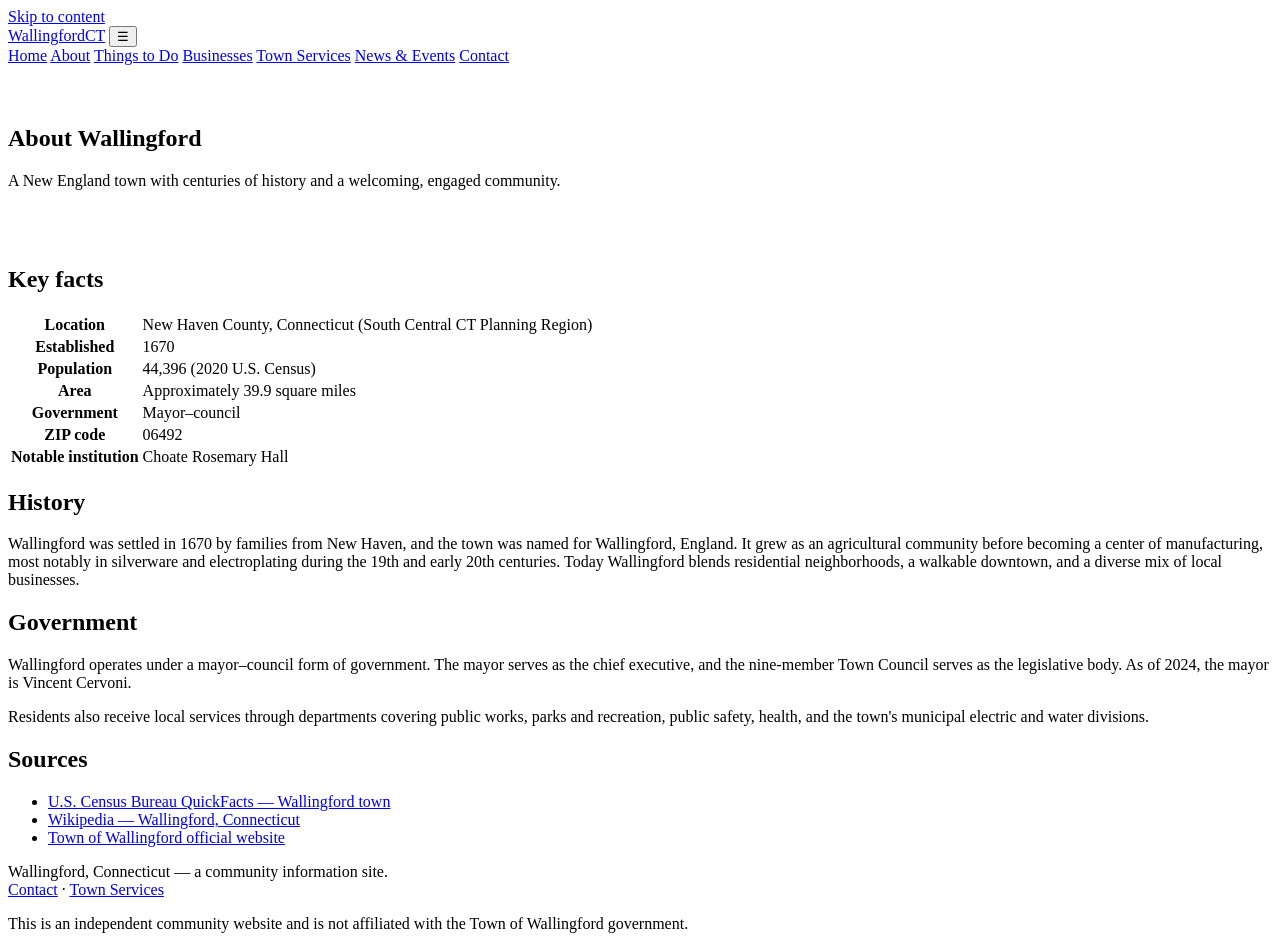
==== about.html @ decc1670 "Build Wallingford community site" ====
<!DOCTYPE html>
<html lang="en">
<head>
  <meta charset="UTF-8">
  <meta name="viewport" content="width=device-width, initial-scale=1.0">
  <title>About Wallingford, Connecticut</title>
  <meta name="description" content="The history, key facts, population, and government of Wallingford, Connecticut.">
  <link rel="stylesheet" href="styles.css">
</head>
<body>
  <a class="skip-link" href="#main">Skip to content</a>
  <header class="site-header">
    <div class="container header-inner">
      <a class="brand" href="index.html">Wallingford<span>CT</span></a>
      <button class="nav-toggle" aria-label="Open menu" aria-expanded="false">&#9776;</button>
      <nav class="site-nav" id="site-nav" aria-label="Primary">
        <a href="index.html">Home</a>
        <a href="about.html" aria-current="page">About</a>
        <a href="things-to-do.html">Things to Do</a>
        <a href="businesses.html">Businesses</a>
        <a href="services.html">Town Services</a>
        <a href="news-events.html">News &amp; Events</a>
        <a href="contact.html">Contact</a>
      </nav>
    </div>
  </header>

  <main id="main">
    <section class="hero" style="padding:40px 0">
      <div class="container">
        <h1>About Wallingford</h1>
        <p>A New England town with centuries of history and a welcoming, engaged community.</p>
      </div>
    </section>

    <section>
      <div class="container">
        <h2>Key facts</h2>
        <table class="facts">
          <tbody>
            <tr><th scope="row">Location</th><td>New Haven County, Connecticut (South Central CT Planning Region)</td></tr>
            <tr><th scope="row">Established</th><td>1670</td></tr>
            <tr><th scope="row">Population</th><td>44,396 (2020 U.S. Census)</td></tr>
            <tr><th scope="row">Area</th><td>Approximately 39.9 square miles</td></tr>
            <tr><th scope="row">Government</th><td>Mayor&ndash;council</td></tr>
            <tr><th scope="row">ZIP code</th><td>06492</td></tr>
            <tr><th scope="row">Notable institution</th><td>Choate Rosemary Hall</td></tr>
          </tbody>
        </table>
      </div>
    </section>

    <section class="bg-alt">
      <div class="container">
        <h2>History</h2>
        <p>Wallingford was settled in 1670 by families from New Haven, and the town was named for Wallingford, England. It grew as an agricultural community before becoming a center of manufacturing, most notably in silverware and electroplating during the 19th and early 20th centuries. Today Wallingford blends residential neighborhoods, a walkable downtown, and a diverse mix of local businesses.</p>
      </div>
    </section>

    <section>
      <div class="container">
        <h2>Government</h2>
        <p>Wallingford operates under a mayor&ndash;council form of government. The mayor serves as the chief executive, and the nine-member Town Council serves as the legislative body. As of 2024, the mayor is Vincent Cervoni.</p>
        <p>Residents also receive local services through departments covering public works, parks and recreation, public safety, health, and the town's municipal electric and water divisions.</p>
      </div>
    </section>

    <section class="bg-alt">
      <div class="container">
        <h2>Sources</h2>
        <div class="sources" style="border:none;margin-top:0;padding-top:0">
          <ul class="list">
            <li><a href="https://www.census.gov/quickfacts/wallingfordtownnewhavencountyconnecticut">U.S. Census Bureau QuickFacts &mdash; Wallingford town</a></li>
            <li><a href="https://en.wikipedia.org/wiki/Wallingford,_Connecticut">Wikipedia &mdash; Wallingford, Connecticut</a></li>
            <li><a href="https://www.wallingford.ct.us/">Town of Wallingford official website</a></li>
          </ul>
        </div>
      </div>
    </section>
  </main>

  <footer class="site-footer">
    <div class="container">
      <div class="footer-inner">
        <div>Wallingford, Connecticut &mdash; a community information site.</div>
        <div><a href="contact.html">Contact</a> &middot; <a href="services.html">Town Services</a></div>
      </div>
      <p class="muted-note">This is an independent community website and is not affiliated with the Town of Wallingford government.</p>
    </div>
  </footer>
  <script src="script.js"></script>
</body>
</html>
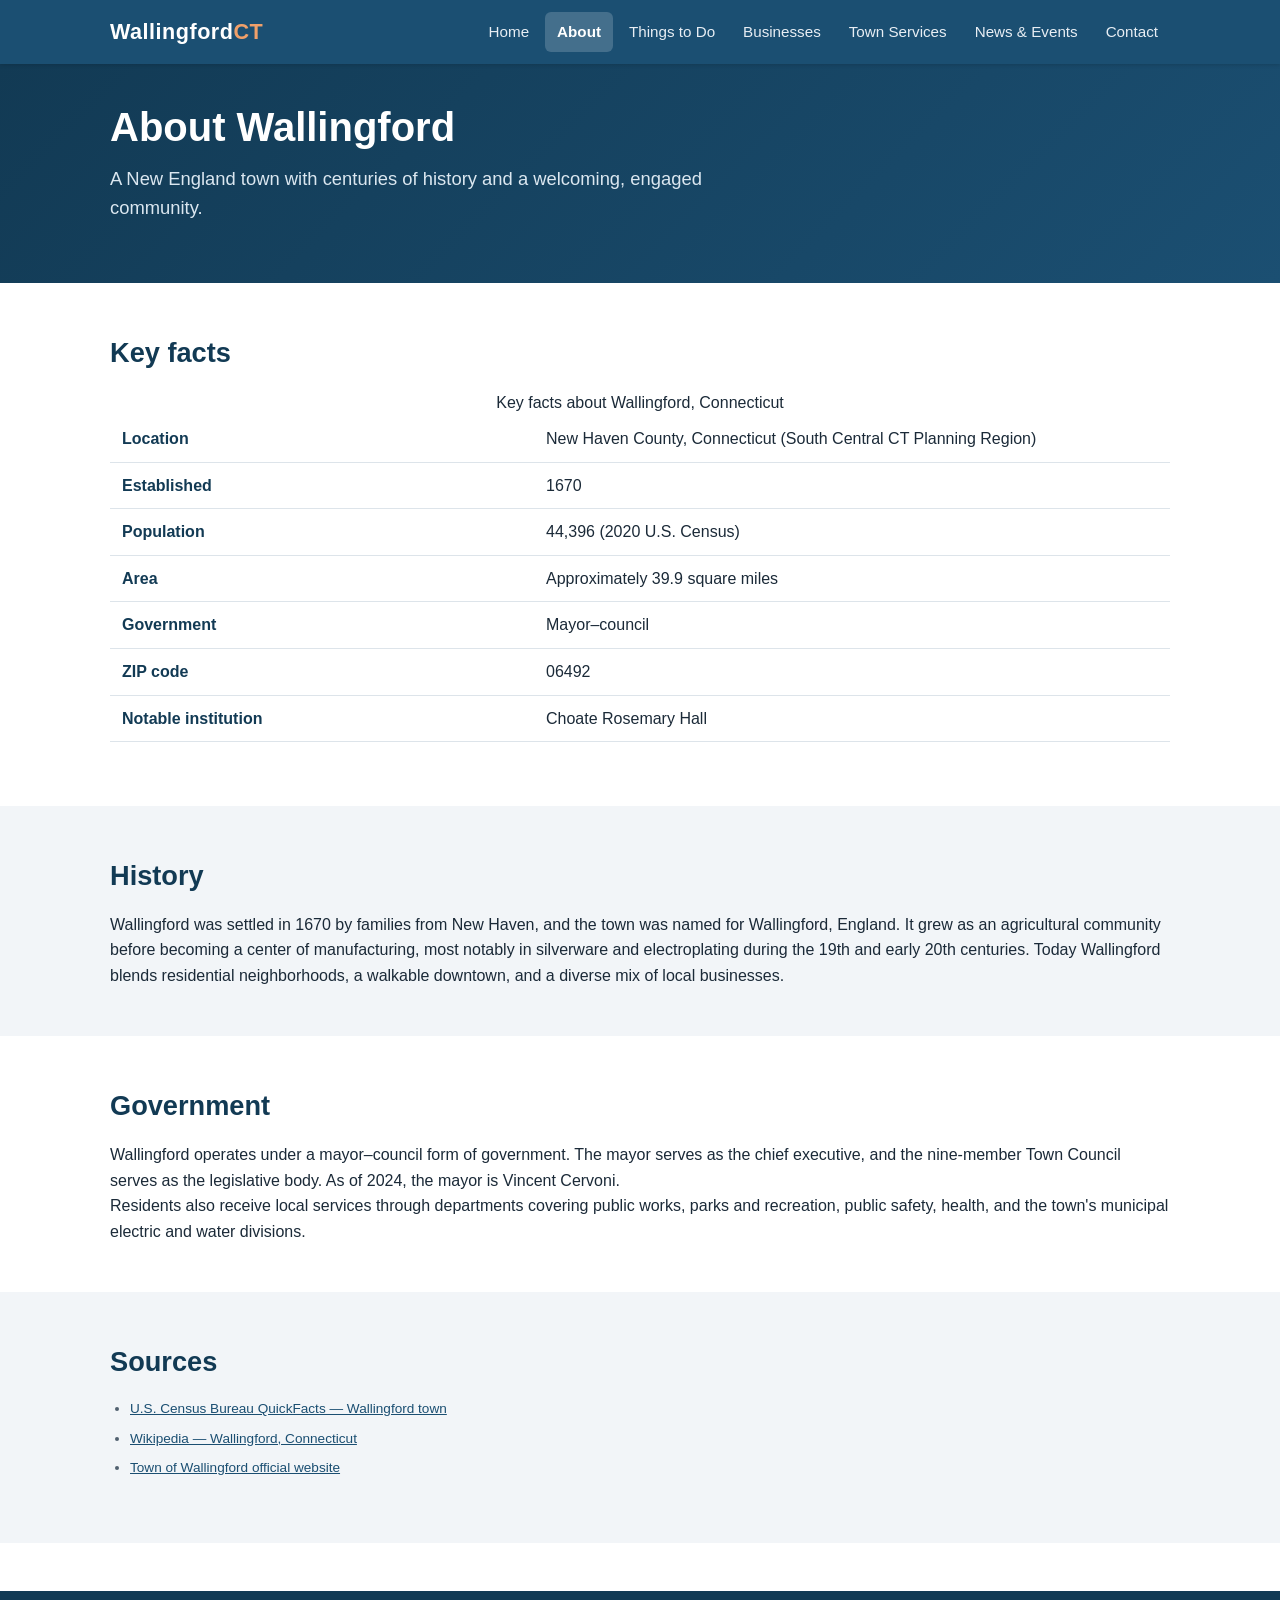
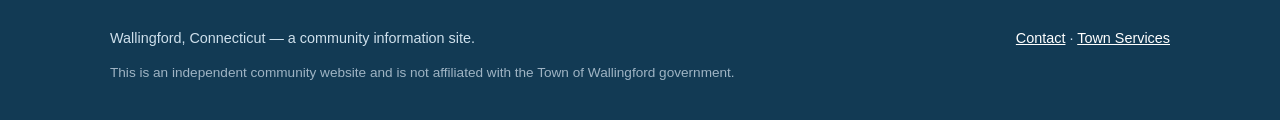
==== commit 107e4f65: "Fix town/library/business links, add OG tags + favicon" ====
--- a/about.html
+++ b/about.html
@@ -5,6 +5,13 @@
   <meta name="viewport" content="width=device-width, initial-scale=1.0">
   <title>About Wallingford, Connecticut</title>
   <meta name="description" content="The history, key facts, population, and government of Wallingford, Connecticut.">
+  <link rel="canonical" href="https://springteasers.github.io/wallingford-community/about.html">
+  <meta property="og:title" content="About Wallingford, Connecticut">
+  <meta property="og:description" content="The history, key facts, population, and government of Wallingford, Connecticut.">
+  <meta property="og:type" content="website">
+  <meta property="og:url" content="https://springteasers.github.io/wallingford-community/about.html">
+  <meta name="twitter:card" content="summary">
+  <link rel="icon" href="favicon.svg" type="image/svg+xml">
   <link rel="stylesheet" href="styles.css">
 </head>
 <body>
@@ -37,6 +44,7 @@
       <div class="container">
         <h2>Key facts</h2>
         <table class="facts">
+          <caption class="sr-only">Key facts about Wallingford, Connecticut</caption>
           <tbody>
             <tr><th scope="row">Location</th><td>New Haven County, Connecticut (South Central CT Planning Region)</td></tr>
             <tr><th scope="row">Established</th><td>1670</td></tr>
@@ -72,7 +80,7 @@
           <ul class="list">
             <li><a href="https://www.census.gov/quickfacts/wallingfordtownnewhavencountyconnecticut">U.S. Census Bureau QuickFacts &mdash; Wallingford town</a></li>
             <li><a href="https://en.wikipedia.org/wiki/Wallingford,_Connecticut">Wikipedia &mdash; Wallingford, Connecticut</a></li>
-            <li><a href="https://www.wallingford.ct.us/">Town of Wallingford official website</a></li>
+            <li><a href="https://www.wallingfordct.gov/">Town of Wallingford official website</a></li>
           </ul>
         </div>
       </div>
--- a/styles.css
+++ b/styles.css
@@ -0,0 +1,82 @@
+:root{
+  --primary:#1B4F72;
+  --primary-dark:#123a54;
+  --accent:#B4552D;
+  --bg:#ffffff;
+  --bg-alt:#f2f5f8;
+  --text:#1b2a38;
+  --muted:#51606f;
+  --border:#dde4ea;
+}
+*{box-sizing:border-box;margin:0;padding:0}
+html{scroll-behavior:smooth}
+body{font-family:-apple-system,BlinkMacSystemFont,"Segoe UI",Roboto,Helvetica,Arial,sans-serif;color:var(--text);line-height:1.6;background:var(--bg)}
+a{color:var(--primary)}
+a:focus-visible{outline:3px solid var(--accent);outline-offset:2px}
+.container{max-width:1100px;margin:0 auto;padding:0 20px}
+.skip-link{position:absolute;left:-9999px;top:0;background:var(--primary);color:#fff;padding:8px 14px;z-index:100}
+.skip-link:focus{left:0}
+
+/* Header */
+.site-header{background:var(--primary);color:#fff;position:sticky;top:0;z-index:50;box-shadow:0 1px 4px rgba(0,0,0,.15)}
+.header-inner{display:flex;align-items:center;justify-content:space-between;min-height:64px;gap:12px}
+.brand{font-size:1.35rem;font-weight:700;color:#fff;text-decoration:none;letter-spacing:.5px;white-space:nowrap}
+.brand span{color:#f0a06a}
+.site-nav{display:flex;gap:4px;flex-wrap:wrap}
+.site-nav a{color:#e8eef4;text-decoration:none;padding:8px 12px;border-radius:6px;font-size:.95rem}
+.site-nav a:hover{background:rgba(255,255,255,.12);color:#fff}
+.site-nav a[aria-current="page"]{background:rgba(255,255,255,.18);color:#fff;font-weight:600}
+.nav-toggle{display:none;background:none;border:none;color:#fff;font-size:1.7rem;cursor:pointer;line-height:1;padding:4px 8px}
+
+/* Hero */
+.hero{background:linear-gradient(135deg,var(--primary-dark),var(--primary));color:#fff;padding:72px 0}
+.hero h1{font-size:2.5rem;line-height:1.15;margin-bottom:14px}
+.hero p{font-size:1.15rem;color:#dbe7f0;max-width:660px;margin-bottom:20px}
+
+/* Sections */
+section{padding:48px 0}
+section.bg-alt{background:var(--bg-alt)}
+h2{font-size:1.7rem;color:var(--primary-dark);margin-bottom:14px}
+h3{font-size:1.15rem;margin-bottom:8px}
+.lead{color:var(--muted);font-size:1.05rem;margin-bottom:20px}
+.grid{display:grid;gap:20px}
+.grid-2{grid-template-columns:1fr 1fr}
+.grid-3{grid-template-columns:repeat(3,1fr)}
+.grid-4{grid-template-columns:repeat(4,1fr)}
+.card{background:var(--bg);border:1px solid var(--border);border-radius:10px;padding:22px;box-shadow:0 1px 3px rgba(0,0,0,.05)}
+.card h3{color:var(--primary-dark)}
+.card .cat{font-size:.8rem;text-transform:uppercase;letter-spacing:.5px;color:var(--accent);font-weight:700;margin-bottom:6px}
+.btn{display:inline-block;background:var(--accent);color:#fff;padding:11px 20px;border-radius:8px;text-decoration:none;font-weight:600}
+.btn:hover{background:#9a4725}
+.btn.ghost{background:transparent;border:2px solid #fff;color:#fff}
+.btn.ghost:hover{background:rgba(255,255,255,.12)}
+
+/* Lists */
+ul.list,ol.list{padding-left:20px;margin:8px 0 16px}
+ul.list li,ol.list li{margin-bottom:8px}
+.tag{display:inline-block;background:var(--bg-alt);border:1px solid var(--border);color:var(--muted);font-size:.8rem;padding:2px 9px;border-radius:20px;margin:0 6px 6px 0}
+
+/* Fact table */
+table.facts{width:100%;border-collapse:collapse;margin:16px 0}
+table.facts th,table.facts td{text-align:left;padding:10px 12px;border-bottom:1px solid var(--border)}
+table.facts th{color:var(--primary-dark);width:40%}
+
+/* Sources */
+.sources{font-size:.85rem;color:var(--muted);border-top:1px solid var(--border);margin-top:32px;padding-top:16px}
+.sources a{color:var(--primary)}
+
+/* Footer */
+.site-footer{background:var(--primary-dark);color:#cfe0ec;padding:36px 0;margin-top:48px}
+.site-footer a{color:#fff}
+.footer-inner{display:flex;justify-content:space-between;gap:20px;flex-wrap:wrap;font-size:.9rem}
+.muted-note{font-size:.85rem;color:#9fb4c4;margin-top:12px}
+
+@media(max-width:820px){
+  .nav-toggle{display:block}
+  .site-nav{display:none;flex-direction:column;width:100%;padding-bottom:12px}
+  .site-nav.open{display:flex}
+  .header-inner{flex-wrap:wrap}
+  .grid-2,.grid-3,.grid-4{grid-template-columns:1fr}
+  .hero h1{font-size:1.9rem}
+  .hero{padding:48px 0}
+}
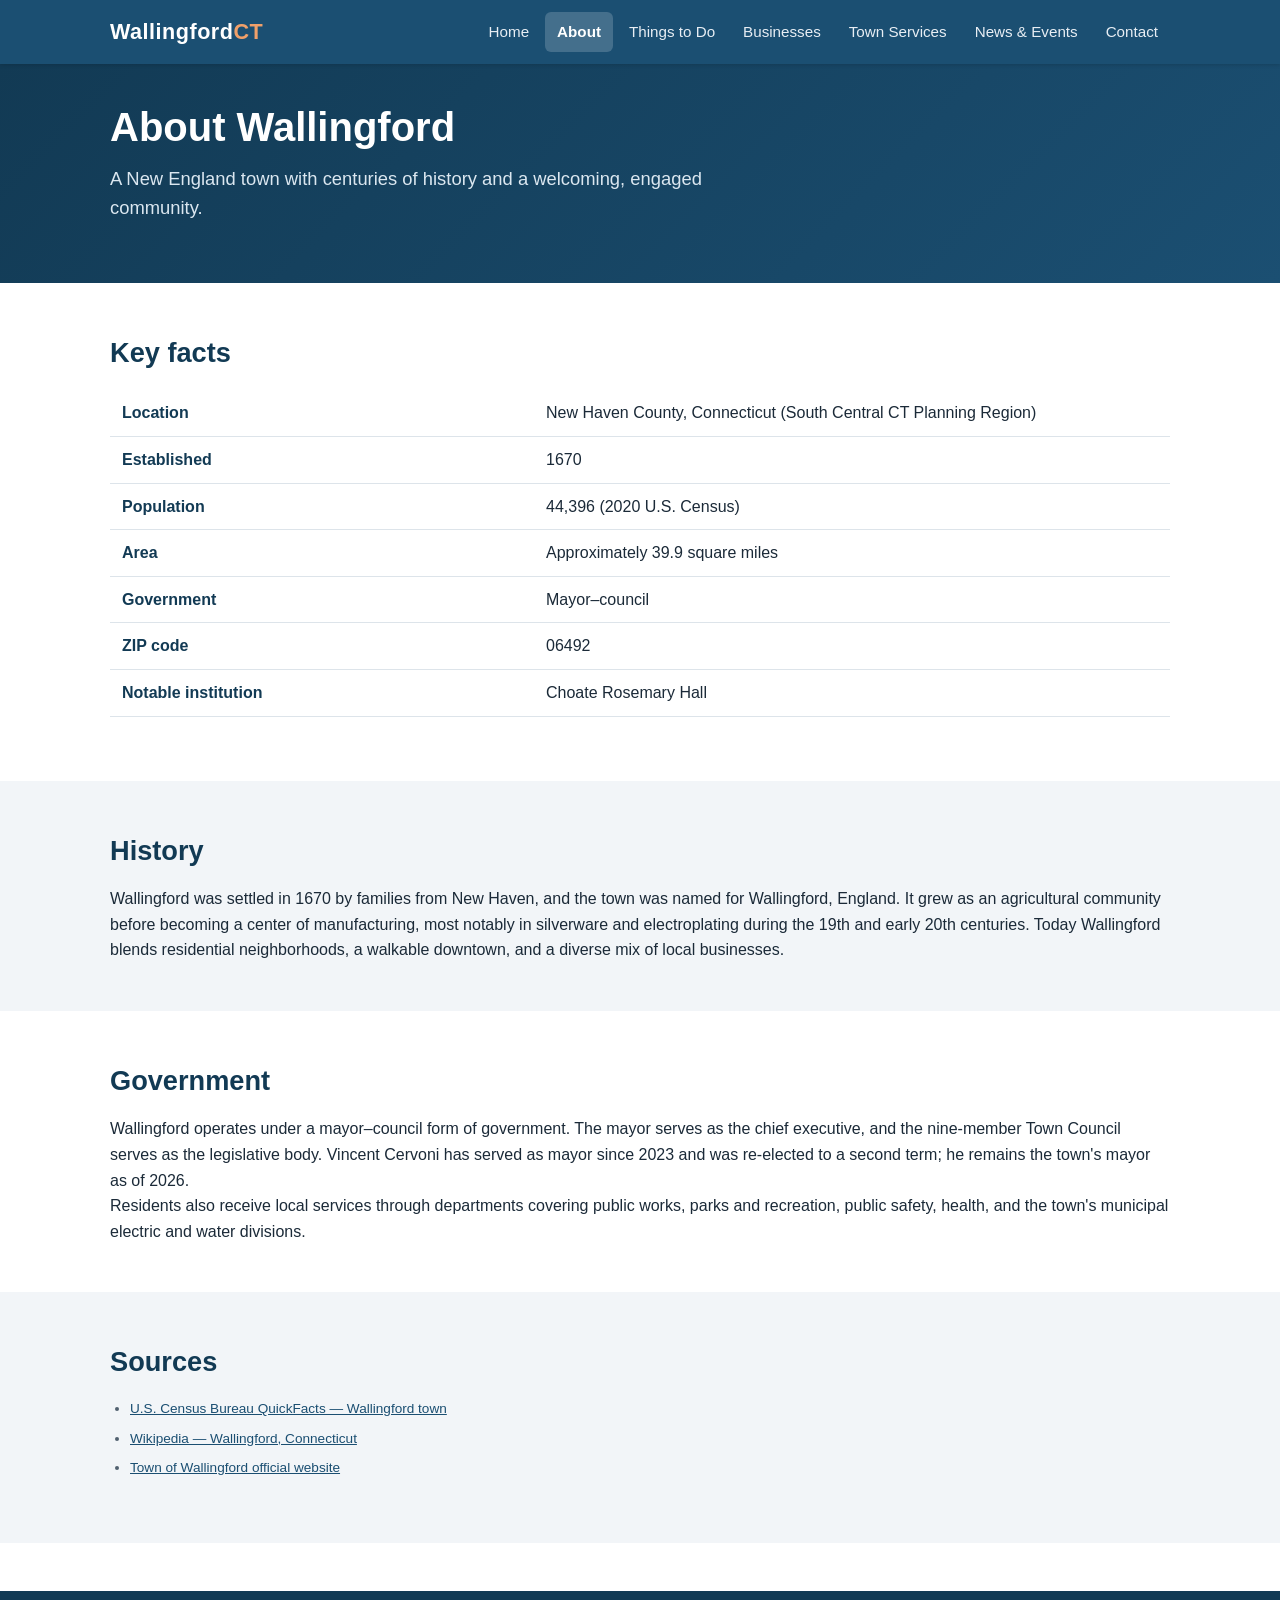
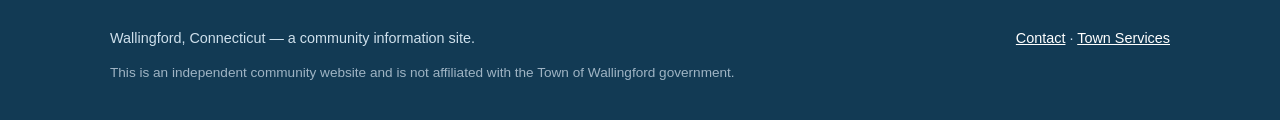
==== commit ac3c7de0: "about: refresh mayor fact to current (2026)" ====
--- a/about.html
+++ b/about.html
@@ -68,7 +68,7 @@
     <section>
       <div class="container">
         <h2>Government</h2>
-        <p>Wallingford operates under a mayor&ndash;council form of government. The mayor serves as the chief executive, and the nine-member Town Council serves as the legislative body. As of 2024, the mayor is Vincent Cervoni.</p>
+        <p>Wallingford operates under a mayor&ndash;council form of government. The mayor serves as the chief executive, and the nine-member Town Council serves as the legislative body. Vincent Cervoni has served as mayor since 2023 and was re-elected to a second term; he remains the town's mayor as of 2026.</p>
         <p>Residents also receive local services through departments covering public works, parks and recreation, public safety, health, and the town's municipal electric and water divisions.</p>
       </div>
     </section>
--- a/styles.css
+++ b/styles.css
@@ -9,6 +9,7 @@
   --border:#dde4ea;
 }
 *{box-sizing:border-box;margin:0;padding:0}
+.sr-only{position:absolute;width:1px;height:1px;padding:0;margin:-1px;overflow:hidden;clip:rect(0,0,0,0);white-space:nowrap;border:0}
 html{scroll-behavior:smooth}
 body{font-family:-apple-system,BlinkMacSystemFont,"Segoe UI",Roboto,Helvetica,Arial,sans-serif;color:var(--text);line-height:1.6;background:var(--bg)}
 a{color:var(--primary)}
